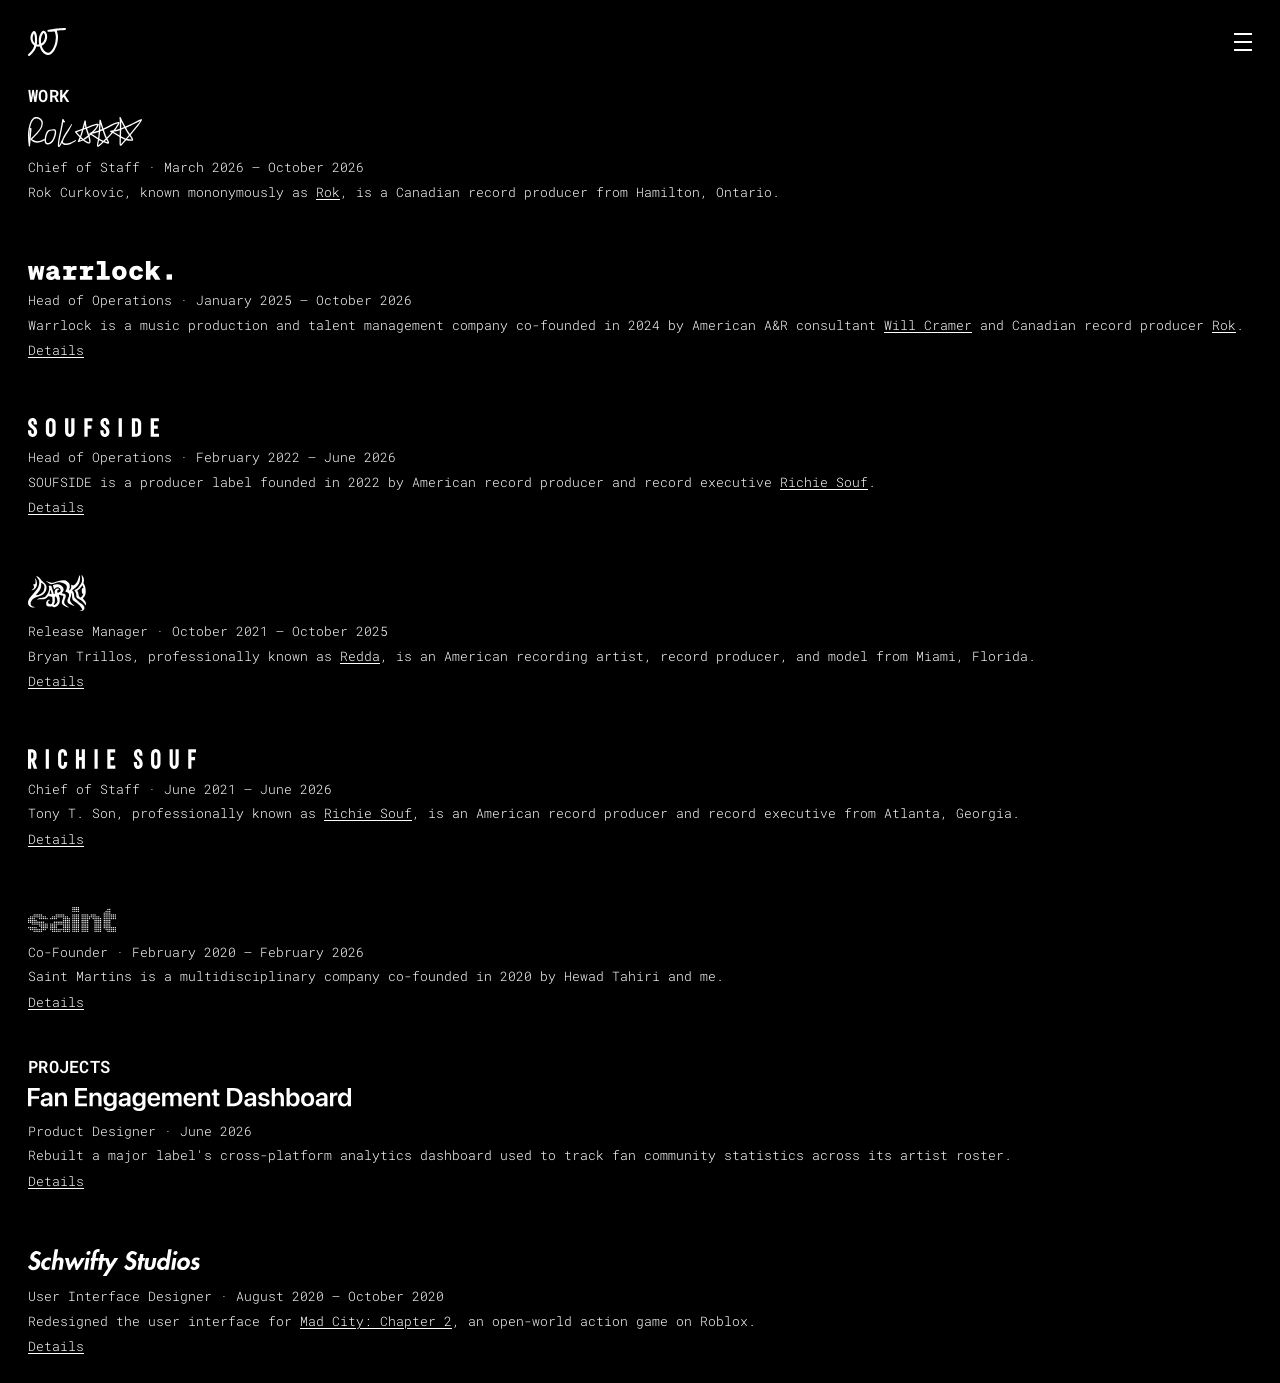
==== hamed/index.html @ 73b7923e "Update the Warrlock description" ====
<!DOCTYPE html>
<html lang="en">
<head>
  <meta charset="utf-8">
  <meta name="viewport" content="width=device-width, initial-scale=1, viewport-fit=cover">
  <meta name="color-scheme" content="dark">
  <meta name="robots" content="noindex, nosnippet">
  <title>Hamed Tahiri</title>
  <link rel="icon" type="image/png" href="/favicon.png">
  <link rel="preload" href="/fonts/roboto-mono-latin.woff2" as="font" type="font/woff2" crossorigin>
  <link rel="dns-prefetch" href="https://www.youtube-nocookie.com">
  <link rel="dns-prefetch" href="https://w.soundcloud.com">
  <link rel="stylesheet" href="style.css?v=398">
  <script src="main.js?v=281" defer></script>
  <noscript><style>body{opacity:1;animation:none}#site-lock{display:none}.fade{opacity:1}</style></noscript>
</head>
<body>
  <header class="mobile-bar">
    <h1 class="visually-hidden">Hamed Tahiri</h1>
    <img class="mobile-bar-logo" src="logo.svg" alt="">
    <button type="button" class="mobile-bar-btn" id="mobile-bar-btn" aria-label="Open menu" aria-expanded="false" aria-controls="mobile-nav">
      <span></span><span></span><span></span>
    </button>
  </header>

  <div class="mobile-nav" id="mobile-nav" role="dialog" aria-modal="true" aria-label="Navigation menu">
    <button type="button" class="mobile-nav-close" id="mobile-nav-close" aria-label="Close menu">
      <span></span><span></span>
    </button>
    <nav class="mobile-nav-links" aria-label="Mobile navigation">
      <button type="button" class="mobile-nav-btn" data-section="work" aria-current="page">Experience</button>
      <button type="button" class="mobile-nav-btn" data-section="design">Design</button>
      <button type="button" class="mobile-nav-btn" data-section="photos">Pictures</button>
      <button type="button" class="mobile-nav-btn" data-section="videos">Videos</button>
      <button type="button" class="mobile-nav-btn" data-section="music">Music</button>
    </nav>
    <nav class="mobile-nav-links mobile-socials" aria-label="Social links">
      <a class="social" href="https://instagram.com/2.20.03" target="_blank" rel="noopener noreferrer" aria-label="Instagram"><svg viewBox="0 0 24 24" aria-hidden="true"><path d="M7.0301.084c-1.2768.0602-2.1487.264-2.911.5634-.7888.3075-1.4575.72-2.1228 1.3877-.6652.6677-1.075 1.3368-1.3802 2.127-.2954.7638-.4956 1.6365-.552 2.914-.0564 1.2775-.0689 1.6882-.0626 4.947.0062 3.2586.0206 3.6671.0825 4.9473.061 1.2765.264 2.1482.5635 2.9107.308.7889.72 1.4573 1.388 2.1228.6679.6655 1.3365 1.0743 2.1285 1.38.7632.295 1.6361.4961 2.9134.552 1.2773.056 1.6884.069 4.9462.0627 3.2578-.0062 3.668-.0207 4.9478-.0814 1.28-.0607 2.147-.2652 2.9098-.5633.7889-.3086 1.4578-.72 2.1228-1.3881.665-.6682 1.0745-1.3378 1.3795-2.1284.2957-.7632.4966-1.636.552-2.9124.056-1.2809.0692-1.6898.063-4.948-.0063-3.2583-.021-3.6668-.0817-4.9465-.0607-1.2797-.264-2.1487-.5633-2.9117-.3084-.7889-.72-1.4568-1.3876-2.1228C21.2982 1.33 20.628.9208 19.8378.6165 19.074.321 18.2017.1197 16.9244.0645 15.6471.0093 15.236-.005 11.977.0014 8.718.0076 8.31.0215 7.0301.0839m.1402 21.6932c-1.17-.0509-1.8053-.2453-2.2287-.408-.5606-.216-.96-.4771-1.3819-.895-.422-.4178-.6811-.8186-.9-1.378-.1644-.4234-.3624-1.058-.4171-2.228-.0595-1.2645-.072-1.6442-.079-4.848-.007-3.2037.0053-3.583.0607-4.848.05-1.169.2456-1.805.408-2.2282.216-.5613.4762-.96.895-1.3816.4188-.4217.8184-.6814 1.3783-.9003.423-.1651 1.0575-.3614 2.227-.4171 1.2655-.06 1.6447-.072 4.848-.079 3.2033-.007 3.5835.005 4.8495.0608 1.169.0508 1.8053.2445 2.228.408.5608.216.96.4754 1.3816.895.4217.4194.6816.8176.9005 1.3787.1653.4217.3617 1.056.4169 2.2263.0602 1.2655.0739 1.645.0796 4.848.0058 3.203-.0055 3.5834-.061 4.848-.051 1.17-.245 1.8055-.408 2.2294-.216.5604-.4763.96-.8954 1.3814-.419.4215-.8181.6811-1.3783.9-.4224.1649-1.0577.3617-2.2262.4174-1.2656.0595-1.6448.072-4.8493.079-3.2045.007-3.5825-.006-4.848-.0608M16.953 5.5864A1.44 1.44 0 1 0 18.39 4.144a1.44 1.44 0 0 0-1.437 1.4424M5.8385 12.012c.0067 3.4032 2.7706 6.1557 6.173 6.1493 3.4026-.0065 6.157-2.7701 6.1506-6.1733-.0065-3.4032-2.771-6.1565-6.174-6.1498-3.403.0067-6.156 2.771-6.1496 6.1738M8 12.0077a4 4 0 1 1 4.008 3.9921A3.9996 3.9996 0 0 1 8 12.0077"/></svg></a>
      <a class="social" href="https://soundcloud.com/2-20-03" target="_blank" rel="noopener noreferrer" aria-label="SoundCloud"><svg viewBox="0 0 24 24" aria-hidden="true"><path d="M1.175 12.225c-.051 0-.094.046-.101.1l-.233 2.154.233 2.105c.007.058.05.098.101.098.05 0 .09-.04.099-.098l.255-2.105-.27-2.154c0-.057-.045-.1-.09-.1m-.899.828c-.06 0-.091.037-.104.094L0 14.479l.165 1.308c0 .055.045.094.09.094s.089-.045.104-.104l.21-1.319-.21-1.334c0-.061-.044-.09-.09-.09m1.83-1.229c-.061 0-.12.045-.12.104l-.21 2.563.225 2.458c0 .06.045.12.119.12.061 0 .105-.061.121-.12l.254-2.474-.254-2.548c-.016-.06-.061-.12-.121-.12m.945-.089c-.075 0-.135.06-.15.135l-.193 2.64.21 2.544c.016.077.075.138.149.138.075 0 .135-.061.15-.15l.24-2.532-.24-2.623c0-.075-.06-.135-.135-.135l-.031-.017zm1.155.36c-.005-.09-.075-.149-.159-.149-.09 0-.158.06-.164.149l-.217 2.43.2 2.563c0 .09.075.157.159.157.074 0 .148-.068.148-.158l.227-2.563-.227-2.444.033.015zm.809-1.709c-.101 0-.18.09-.18.181l-.21 3.957.187 2.563c0 .09.08.164.18.164.094 0 .174-.09.18-.18l.209-2.563-.209-3.972c-.008-.104-.088-.18-.18-.18m.959-.914c-.105 0-.195.09-.203.194l-.18 4.872.165 2.548c0 .12.09.209.195.209.104 0 .194-.089.21-.209l.193-2.548-.192-4.856c-.016-.12-.105-.21-.21-.21m.989-.449c-.121 0-.211.089-.225.209l-.165 5.275.165 2.52c.014.119.104.225.225.225.119 0 .225-.105.225-.225l.195-2.52-.196-5.275c0-.12-.105-.225-.225-.225m1.245.045c0-.135-.105-.24-.24-.24-.119 0-.24.105-.24.24l-.149 5.441.149 2.503c.016.135.121.24.256.24s.24-.105.24-.24l.164-2.503-.164-5.456-.016.015zm.749-.134c-.135 0-.255.119-.255.254l-.15 5.322.15 2.473c0 .15.12.255.255.255s.255-.12.255-.27l.15-2.474-.165-5.307c0-.148-.12-.27-.271-.27m1.005.166c-.164 0-.284.135-.284.285l-.103 5.143.135 2.474c0 .149.119.277.284.277.149 0 .271-.12.284-.285l.121-2.443-.135-5.112c-.012-.164-.135-.285-.285-.285m1.184-.945c-.045-.029-.105-.044-.165-.044s-.119.015-.165.044c-.09.054-.149.15-.149.255v.061l-.104 6.048.115 2.449v.008c.008.06.03.135.074.18.058.061.142.104.234.104.08 0 .158-.044.209-.09.058-.06.091-.135.091-.225l.015-.24.117-2.203-.135-6.086c0-.104-.061-.193-.135-.239l-.002-.022zm1.006-.547c-.045-.045-.09-.061-.15-.061-.074 0-.149.016-.209.061-.075.061-.119.15-.119.24v.029l-.137 6.609.076 1.215.061 1.185c0 .164.148.314.328.314.181 0 .33-.15.33-.329l.15-2.414-.15-6.637c0-.12-.074-.221-.165-.277m8.934 3.777c-.405 0-.795.086-1.139.232-.24-2.654-2.46-4.736-5.188-4.736-.659 0-1.305.135-1.889.359-.225.09-.27.18-.285.359v9.368c.016.18.15.33.33.345h8.185C22.681 17.218 24 15.914 24 14.28s-1.319-2.952-2.938-2.952"/></svg></a>
      <a class="social" href="https://genius.com/hamed" target="_blank" rel="noopener noreferrer" aria-label="Genius"><svg viewBox="0 0 24 24" aria-hidden="true"><path d="M0 6.827c0 2.164.79 4.133 2.167 5.51.393.393.786.59 1.18.983h.195c.197 0 .196-.196.196-.196-.393-.787-.588-1.77-.588-2.754 0-2.164.982-4.329 2.36-5.706V1.518c0-.197-.197-.196-.197-.196h-2.95C.789 2.896 0 4.664 0 6.827zm2.559 12.59c2.36 2.164 5.31 3.343 8.851 3.343 7.082 0 12.59-5.702 12.59-12.586 0-3.344-1.378-6.492-3.542-8.656h-.196c0-.197-.196 0-.196 0 .59 1.574.983 3.147.983 4.918 0 7.278-5.902 13.373-13.377 13.373-1.77 0-3.344-.393-4.917-.983-.197 0-.196.199-.196.395zm5.9-11.998c0 .59.395 1.178.788 1.571h.392c3.54 1.18 4.722-.193 4.722-1.767V5.056c0-.196.196-.196.196-.196h.787c.197 0 .196-.196.196-.196-.196-1.18-.784-2.358-1.571-3.342h-2.363c0-.197-.196 0-.196.196v2.95c0 1.574-1.18 2.754-2.754 2.951 0-.197-.196 0-.196 0z"/></svg></a>
    </nav>
  </div>

  <div class="site-root">
    <header class="header">
      <div class="logo-box">
        <img class="logo" src="logo.svg" alt="">
        <h1 class="name">HAMED TAHIRI</h1>
      </div>

      <nav class="nav" aria-label="Main navigation">
        <button type="button" class="btn" data-section="work" aria-current="page">Experience</button>
        <div class="sub-btns" id="sub-work">
          <button type="button" class="btn" data-scroll="grp-work">Work</button>
          <button type="button" class="btn" data-scroll="grp-projects">Projects</button>
        </div>
        <button type="button" class="btn" data-section="design">Design</button>
        <button type="button" class="btn" data-section="photos">Pictures</button>
        <button type="button" class="btn" data-section="videos">Videos</button>
        <button type="button" class="btn" data-section="music">Music</button>
        <div class="sub-btns" id="sub-music" style="display:none">
          <button type="button" class="btn" data-scroll="personal">Personal</button>
          <button type="button" class="btn" data-scroll="production">Production</button>
          <button type="button" class="btn" data-scroll="mixing">Mixing</button>
        </div>
      </nav>

      <nav class="socials" aria-label="Social links">
        <a class="social" href="https://instagram.com/2.20.03" target="_blank" rel="noopener noreferrer" aria-label="Instagram"><svg viewBox="0 0 24 24" aria-hidden="true"><path d="M7.0301.084c-1.2768.0602-2.1487.264-2.911.5634-.7888.3075-1.4575.72-2.1228 1.3877-.6652.6677-1.075 1.3368-1.3802 2.127-.2954.7638-.4956 1.6365-.552 2.914-.0564 1.2775-.0689 1.6882-.0626 4.947.0062 3.2586.0206 3.6671.0825 4.9473.061 1.2765.264 2.1482.5635 2.9107.308.7889.72 1.4573 1.388 2.1228.6679.6655 1.3365 1.0743 2.1285 1.38.7632.295 1.6361.4961 2.9134.552 1.2773.056 1.6884.069 4.9462.0627 3.2578-.0062 3.668-.0207 4.9478-.0814 1.28-.0607 2.147-.2652 2.9098-.5633.7889-.3086 1.4578-.72 2.1228-1.3881.665-.6682 1.0745-1.3378 1.3795-2.1284.2957-.7632.4966-1.636.552-2.9124.056-1.2809.0692-1.6898.063-4.948-.0063-3.2583-.021-3.6668-.0817-4.9465-.0607-1.2797-.264-2.1487-.5633-2.9117-.3084-.7889-.72-1.4568-1.3876-2.1228C21.2982 1.33 20.628.9208 19.8378.6165 19.074.321 18.2017.1197 16.9244.0645 15.6471.0093 15.236-.005 11.977.0014 8.718.0076 8.31.0215 7.0301.0839m.1402 21.6932c-1.17-.0509-1.8053-.2453-2.2287-.408-.5606-.216-.96-.4771-1.3819-.895-.422-.4178-.6811-.8186-.9-1.378-.1644-.4234-.3624-1.058-.4171-2.228-.0595-1.2645-.072-1.6442-.079-4.848-.007-3.2037.0053-3.583.0607-4.848.05-1.169.2456-1.805.408-2.2282.216-.5613.4762-.96.895-1.3816.4188-.4217.8184-.6814 1.3783-.9003.423-.1651 1.0575-.3614 2.227-.4171 1.2655-.06 1.6447-.072 4.848-.079 3.2033-.007 3.5835.005 4.8495.0608 1.169.0508 1.8053.2445 2.228.408.5608.216.96.4754 1.3816.895.4217.4194.6816.8176.9005 1.3787.1653.4217.3617 1.056.4169 2.2263.0602 1.2655.0739 1.645.0796 4.848.0058 3.203-.0055 3.5834-.061 4.848-.051 1.17-.245 1.8055-.408 2.2294-.216.5604-.4763.96-.8954 1.3814-.419.4215-.8181.6811-1.3783.9-.4224.1649-1.0577.3617-2.2262.4174-1.2656.0595-1.6448.072-4.8493.079-3.2045.007-3.5825-.006-4.848-.0608M16.953 5.5864A1.44 1.44 0 1 0 18.39 4.144a1.44 1.44 0 0 0-1.437 1.4424M5.8385 12.012c.0067 3.4032 2.7706 6.1557 6.173 6.1493 3.4026-.0065 6.157-2.7701 6.1506-6.1733-.0065-3.4032-2.771-6.1565-6.174-6.1498-3.403.0067-6.156 2.771-6.1496 6.1738M8 12.0077a4 4 0 1 1 4.008 3.9921A3.9996 3.9996 0 0 1 8 12.0077"/></svg></a>
        <a class="social" href="https://soundcloud.com/2-20-03" target="_blank" rel="noopener noreferrer" aria-label="SoundCloud"><svg viewBox="0 0 24 24" aria-hidden="true"><path d="M1.175 12.225c-.051 0-.094.046-.101.1l-.233 2.154.233 2.105c.007.058.05.098.101.098.05 0 .09-.04.099-.098l.255-2.105-.27-2.154c0-.057-.045-.1-.09-.1m-.899.828c-.06 0-.091.037-.104.094L0 14.479l.165 1.308c0 .055.045.094.09.094s.089-.045.104-.104l.21-1.319-.21-1.334c0-.061-.044-.09-.09-.09m1.83-1.229c-.061 0-.12.045-.12.104l-.21 2.563.225 2.458c0 .06.045.12.119.12.061 0 .105-.061.121-.12l.254-2.474-.254-2.548c-.016-.06-.061-.12-.121-.12m.945-.089c-.075 0-.135.06-.15.135l-.193 2.64.21 2.544c.016.077.075.138.149.138.075 0 .135-.061.15-.15l.24-2.532-.24-2.623c0-.075-.06-.135-.135-.135l-.031-.017zm1.155.36c-.005-.09-.075-.149-.159-.149-.09 0-.158.06-.164.149l-.217 2.43.2 2.563c0 .09.075.157.159.157.074 0 .148-.068.148-.158l.227-2.563-.227-2.444.033.015zm.809-1.709c-.101 0-.18.09-.18.181l-.21 3.957.187 2.563c0 .09.08.164.18.164.094 0 .174-.09.18-.18l.209-2.563-.209-3.972c-.008-.104-.088-.18-.18-.18m.959-.914c-.105 0-.195.09-.203.194l-.18 4.872.165 2.548c0 .12.09.209.195.209.104 0 .194-.089.21-.209l.193-2.548-.192-4.856c-.016-.12-.105-.21-.21-.21m.989-.449c-.121 0-.211.089-.225.209l-.165 5.275.165 2.52c.014.119.104.225.225.225.119 0 .225-.105.225-.225l.195-2.52-.196-5.275c0-.12-.105-.225-.225-.225m1.245.045c0-.135-.105-.24-.24-.24-.119 0-.24.105-.24.24l-.149 5.441.149 2.503c.016.135.121.24.256.24s.24-.105.24-.24l.164-2.503-.164-5.456-.016.015zm.749-.134c-.135 0-.255.119-.255.254l-.15 5.322.15 2.473c0 .15.12.255.255.255s.255-.12.255-.27l.15-2.474-.165-5.307c0-.148-.12-.27-.271-.27m1.005.166c-.164 0-.284.135-.284.285l-.103 5.143.135 2.474c0 .149.119.277.284.277.149 0 .271-.12.284-.285l.121-2.443-.135-5.112c-.012-.164-.135-.285-.285-.285m1.184-.945c-.045-.029-.105-.044-.165-.044s-.119.015-.165.044c-.09.054-.149.15-.149.255v.061l-.104 6.048.115 2.449v.008c.008.06.03.135.074.18.058.061.142.104.234.104.08 0 .158-.044.209-.09.058-.06.091-.135.091-.225l.015-.24.117-2.203-.135-6.086c0-.104-.061-.193-.135-.239l-.002-.022zm1.006-.547c-.045-.045-.09-.061-.15-.061-.074 0-.149.016-.209.061-.075.061-.119.15-.119.24v.029l-.137 6.609.076 1.215.061 1.185c0 .164.148.314.328.314.181 0 .33-.15.33-.329l.15-2.414-.15-6.637c0-.12-.074-.221-.165-.277m8.934 3.777c-.405 0-.795.086-1.139.232-.24-2.654-2.46-4.736-5.188-4.736-.659 0-1.305.135-1.889.359-.225.09-.27.18-.285.359v9.368c.016.18.15.33.33.345h8.185C22.681 17.218 24 15.914 24 14.28s-1.319-2.952-2.938-2.952"/></svg></a>
        <a class="social" href="https://genius.com/hamed" target="_blank" rel="noopener noreferrer" aria-label="Genius"><svg viewBox="0 0 24 24" aria-hidden="true"><path d="M0 6.827c0 2.164.79 4.133 2.167 5.51.393.393.786.59 1.18.983h.195c.197 0 .196-.196.196-.196-.393-.787-.588-1.77-.588-2.754 0-2.164.982-4.329 2.36-5.706V1.518c0-.197-.197-.196-.197-.196h-2.95C.789 2.896 0 4.664 0 6.827zm2.559 12.59c2.36 2.164 5.31 3.343 8.851 3.343 7.082 0 12.59-5.702 12.59-12.586 0-3.344-1.378-6.492-3.542-8.656h-.196c0-.197-.196 0-.196 0 .59 1.574.983 3.147.983 4.918 0 7.278-5.902 13.373-13.377 13.373-1.77 0-3.344-.393-4.917-.983-.197 0-.196.199-.196.395zm5.9-11.998c0 .59.395 1.178.788 1.571h.392c3.54 1.18 4.722-.193 4.722-1.767V5.056c0-.196.196-.196.196-.196h.787c.197 0 .196-.196.196-.196-.196-1.18-.784-2.358-1.571-3.342h-2.363c0-.197-.196 0-.196.196v2.95c0 1.574-1.18 2.754-2.754 2.951 0-.197-.196 0-.196 0z"/></svg></a>
      </nav>
    </header>

    <main class="main">
      <div class="content">

        <div id="section-work">
          <h2 class="exp-group href-section" id="grp-work">Work</h2>

          <div id="rok" class="work href-section">
            <div class="work-info">
              <h3 class="entry-name"><img class="entry-logo" src="logos/rok.svg?v=2" alt="Rok" style="--logo-h:50px"></h3>
              <p class="work-role">Chief of Staff · March 2026 – October 2026</p>
              <p class="work-desc">Rok Curkovic, known mononymously as <a href="https://instagram.com/rokonthetrack" target="_blank" rel="noopener noreferrer">Rok</a>, is a Canadian record producer from Hamilton, Ontario.</p>
            </div>
          </div>

          <div id="warrlock" class="work href-section">
            <div class="work-info">
              <h3 class="entry-name"><img class="entry-logo" src="logos/warrlock.svg" alt="Warrlock"></h3>
              <p class="work-role">Head of Operations · January 2025 – October 2026</p>
              <p class="work-desc">Warrlock is a music production and talent management company co-founded in 2024 by American A&amp;R consultant <a href="https://linkedin.com/in/will-cramer-4a2472290/" target="_blank" rel="noopener noreferrer">Will Cramer</a> and Canadian record producer <a href="https://instagram.com/rokonthetrack" target="_blank" rel="noopener noreferrer">Rok</a>.</p>
            </div>
            <div class="duties">
              <ul class="duty-col">
                <li>Grew sneak's Spotify streams 397% from 637K to 3.2M, listeners 447% from 52K to 283K, saves 425% from 32K to 168K, and playlist adds 309% from 66K to 270K in one year</li>
                <li>Positioned sneak for his 2025 signing to 10K Projects and managed communication with the label once the deal closed</li>
                <li>Grew Roxie's Spotify streams 837% from 50K to 472K, listeners 720% from 6.3K to 52K, saves 993% from 3.6K to 39K, and playlist adds 1,351% from 3.1K to 45K in one year</li>
                <li>Landed 2 of Roxie's songs on Spotify's editorial hyperpop playlist</li>
                <li>Earned sneak coverage from <a href="https://thefader.com/2025/03/25/sneak-breaks-from-heartache-to-flex-on-ocho-cinco" target="_blank" rel="noopener noreferrer">The FADER</a> and Twitch streamers BruceDropEmOff and PlaqueBoyMax, plus public recognition for Roxie from Martin of the K-pop group CORTIS</li>
                <li>Selected which of sneak's songs were released and when, set the format of each release from single to EP to project, and directed every rollout</li>
                <li>Released 4 projects, 3 EPs, and 23 singles on all major streaming platforms, plus 10 music videos that drew 177K YouTube views, manually uploading every video and independent release</li>
                <li>Packaged independent and label releases with final mixes, cover art, metadata, credits, time-synced lyrics, pre-save pages, and smart links</li>
              </ul>
              <ul class="duty-col">
                <li>Protected both artists' catalogues on Spotify, Apple Music, and other platforms, moving misattributed releases to the correct profiles and removing unapproved uploads</li>
                <li>Served as primary point of contact for both artist teams and oversaw day-to-day operations</li>
                <li>Led full rebrands for both artists, securing artist verification on 5 major platforms and maintaining a cohesive, accurate presence across streaming, social, and lyric sites</li>
                <li>Ran sneak's social accounts and content strategy across all channels and collaborated closely with Roxie on his social accounts</li>
                <li>Partnered with the marketing lead on paid campaigns for sneak across Instagram, X, TikTok, and YouTube, selecting placements and developing post concepts, with tracked placements on X alone drawing 2.7M+ views</li>
                <li>Mixed 40 songs for sneak, tailoring vocal processing, manually tuning vocals, restructuring songs and beat arrangements as needed, and layering effects to polish each track</li>
                <li>Designed and produced promotional assets, including artwork, memes, trailers, and music videos</li>
                <li>Planned and led multi-day trips in Toronto and London for recording sessions and music video shoots, handling logistics, scheduling, and location scouting while directing and shooting photo and video on site</li>
              </ul>
            </div>
          </div>

          <div id="soufside" class="work href-section">
            <div class="work-info">
              <h3 class="entry-name"><img class="entry-logo" src="logos/soufside.svg" alt="SOUFSIDE"></h3>
              <p class="work-role">Head of Operations · February 2022 – June 2026</p>
              <p class="work-desc">SOUFSIDE is a producer label founded in 2022 by American record producer and record executive <a href="https://instagram.com/richiesouf" target="_blank" rel="noopener noreferrer">Richie Souf</a>.</p>
            </div>
            <div class="duties">
              <ul class="duty-col">
                <li>Closed song clearances for 3 represented producers on 26 tracks by artists including Gucci Mane, Kodak Black, and Money Man, totalling 55M+ Spotify streams</li>
                <li>Collected US$15K+ in clearance fees from Island Records, EMPIRE, and other labels</li>
                <li>Negotiated royalty splits and advances when terms fell short and approved agreements on each producer's behalf</li>
              </ul>
              <ul class="duty-col">
                <li>Carried each clearance through to payout, often several at once, handling sample and session forms, SoundExchange letters of direction, invoices, and W-9 or W-8BEN tax forms</li>
                <li>Onboarded producers onto record label payment portals to enable clearance fee payouts</li>
                <li>Served as primary point of contact for all 3 producers, managing their requests and external communication</li>
              </ul>
            </div>
          </div>

          <div id="redda" class="work href-section">
            <div class="work-info">
              <h3 class="entry-name"><img class="entry-logo" src="logos/redda.svg" alt="Redda" style="--logo-h:60px"></h3>
              <p class="work-role">Release Manager · October 2021 – October 2025</p>
              <p class="work-desc">Bryan Trillos, professionally known as <a href="https://instagram.com/reddadarko" target="_blank" rel="noopener noreferrer">Redda</a>, is an American recording artist, record producer, and model from Miami, Florida.</p>
            </div>
            <div class="duties">
              <ul class="duty-col">
                <li>Released 8 projects and 22 singles on all major streaming platforms, plus 15 music videos that drew 1.9M+ YouTube views, manually uploading all videos and releases</li>
                <li>Reinstated multiple releases removed by false copyright claims, resolving each dispute with the distributor's support team on his behalf</li>
                <li>Protected his catalogue on Spotify, Apple Music, and other platforms, moving misattributed releases to the correct profile and removing unapproved uploads</li>
              </ul>
              <ul class="duty-col">
                <li>Packaged releases with final mixes, cover art, metadata, credits, and smart links</li>
                <li>Partnered with him on song selection and tracklist order for select projects</li>
              </ul>
            </div>
          </div>

          <div id="richiesouf" class="work href-section">
            <div class="work-info">
              <h3 class="entry-name"><img class="entry-logo" src="logos/richie-souf.svg" alt="Richie Souf"></h3>
              <p class="work-role">Chief of Staff · June 2021 – June 2026</p>
              <p class="work-desc">Tony T. Son, professionally known as <a href="https://instagram.com/richiesouf" target="_blank" rel="noopener noreferrer">Richie Souf</a>, is an American record producer and record executive from Atlanta, Georgia.</p>
            </div>
            <div class="duties">
              <ul class="duty-col">
                <li>Ran, moderated, and secured Whole Lotta Producers, his Discord server of 15K+ members, as sole administrator</li>
                <li>Rebuilt the server's channels, roles, permissions, settings, and onboarding</li>
                <li>Selected, configured, and maintained the server's bots and auto-moderation</li>
                <li>Led the server's branding, designing its icon and banner and commissioning its custom emojis and stickers</li>
                <li>Drove community engagement through announcements, 2 beat battles, a chat-based levelling system that unlocked gated channels, and supporter perks that granted the same access instantly</li>
                <li>Designed and built his official website, <a href="https://richiesouf.com" target="_blank" rel="noopener noreferrer">richiesouf.com</a>, with a homepage linking to all his platforms, a press archive, and a playable timeline of his full production discography</li>
              </ul>
              <ul class="duty-col">
                <li>Curated and maintained <a href="https://open.spotify.com/playlist/3wWCLuTQIIE9FTfXc31Ip9" target="_blank" rel="noopener noreferrer">Spotify</a> and <a href="https://music.apple.com/playlist/pl.u-vxy6933sz12jeGV" target="_blank" rel="noopener noreferrer">Apple Music</a> playlists cataloguing all 166 of his production credits in chronological order, designing each playlist's cover art</li>
                <li>Maintained his <a href="https://genius.com/richiesouf" target="_blank" rel="noopener noreferrer">Genius profile</a>, writing and updating his biography and correcting his credits</li>
                <li>Led apparel design for SOUF, his clothing brand, and built its website</li>
                <li>Drafted manufacturer-ready tech packs for <a href="https://soufpaw.us" target="_blank" rel="noopener noreferrer">SOUFPAW</a>, his pet gear brand, under his direction and independently created its ads and website</li>
                <li>Handled his personal and professional requests, including communications, collaboration recommendations, document preparation, sourcing, and custom design</li>
              </ul>
            </div>
          </div>

          <div id="saintmartins" class="work href-section">
            <div class="work-info">
              <h3 class="entry-name"><img class="entry-logo" src="logos/saint-martins.svg" alt="Saint Martins" style="--logo-h:42px"></h3>
              <p class="work-role">Co-Founder · February 2020 – February 2026</p>
              <p class="work-desc">Saint Martins is a multidisciplinary company co-founded in 2020 by Hewad Tahiri and me.</p>
            </div>
            <div class="duties">
              <ul class="duty-col">
                <li>Closed song clearances for 6 represented producers on 60 tracks by artists including Ken Carson, Destroy Lonely, and OsamaSon, totalling 400M+ Spotify streams</li>
                <li>Collected US$120K+ in clearance fees from Interscope Records, Atlantic Records, Columbia Records, and other labels</li>
                <li>Negotiated royalty splits and advances when terms fell short and approved agreements on each producer's behalf</li>
                <li>Led 2 publishing administration deals with CCTV Music and a co-publishing deal with Concord Music Publishing to completion alongside counsel, building each Schedule A from scratch for 153 songs in total and supplying performing rights, payment, and tax details</li>
                <li>Carried each clearance through to payout, often several at once, handling sample and session forms, SoundExchange letters of direction, invoices, and W-9 or W-8BEN tax forms</li>
                <li>Onboarded producers onto record label payment systems, including Universal Music Group's UniPort and the systems of Warner Music Group and Sony Music Entertainment, registering them directly or guiding them through each step</li>
              </ul>
              <ul class="duty-col">
                <li>Submitted song registrations to publishers on every release, covering co-writers, publishing splits, ISRC codes, performing rights affiliations, and IPI numbers</li>
                <li>Registered producers with the performing rights organizations BMI and SOCAN, directly or by guiding them through each step, so they could collect performance royalties</li>
                <li>Built and maintained Genius profiles for represented producers, writing and updating bios, verifying accounts, and correcting credits</li>
                <li>Served as primary point of contact for represented producers, managing their requests and external communication</li>
                <li>Landed features for represented producers on music media pages across X and Instagram by pitching original post concepts</li>
                <li>Photographed producers for use across their profiles, press, and promotion</li>
              </ul>
            </div>
          </div>

          <h2 class="exp-group href-section" id="grp-projects">Projects</h2>

          <div id="fanengagement" class="work href-section">
            <div class="work-info">
              <h3 class="entry-name"><img class="entry-logo" src="logos/fan-engagement-dashboard.svg?v=2" alt="Fan Engagement Dashboard" style="--logo-h:39px"></h3>
              <p class="work-role">Product Designer · June 2026</p>
              <p class="work-desc">Rebuilt a major label's cross-platform analytics dashboard used to track fan community statistics across its artist roster.</p>
            </div>
            <div class="duties">
              <ul class="duty-col">
                <li>Led a full visual redesign of the dashboard, standardizing spacing, colours, and fonts across every panel</li>
                <li>Replaced the side menu of artists with a dropdown, giving the panels the full width of the screen</li>
                <li>Fixed an error in the fan community growth line graph that plotted platforms at zero until they were accounted for, creating false growth spikes</li>
                <li>Combined the statistics for each platform's fan community size, monthly change, and audience share into a single panel, replacing the separate cards and panels that previously divided them</li>
              </ul>
              <ul class="duty-col">
                <li>Reworked the fan community growth bar chart to cover the current year, with a per-platform breakdown that appears over each month's bar on hover</li>
                <li>Added figures above the bar chart for the latest month's change in community size and the number of months with growth</li>
                <li>Split the panel that ranked the top 5 artists by change in fan community size into two panels for the top 3 in growth and decline, so declines no longer hide behind bigger growth</li>
                <li>Rebuilt the panel that tracks an artist's fan pages, repairing the filter for pages the label works with directly and adding sortable columns for audience size, name, and latest post</li>
              </ul>
            </div>
          </div>

          <div id="madcity" class="work href-section">
            <div class="work-info">
              <h3 class="entry-name"><img class="entry-logo" src="logos/schwifty-studios.svg" alt="Schwifty Studios" style="--logo-h:46px"></h3>
              <p class="work-role">User Interface Designer · August 2020 – October 2020</p>
              <p class="work-desc">Redesigned the user interface for <a href="https://roblox.com/games/1224212277/Mad-City-Chapter-2" target="_blank" rel="noopener noreferrer">Mad City: Chapter 2</a>, an open-world action game on Roblox.</p>
            </div>
            <div class="duties">
              <ul class="duty-col">
                <li>Established a cohesive colour palette, a gradient style, and layout standards, applying them to every menu, shop, and in-game display across multiple rounds of client feedback</li>
                <li>Replaced flat, one-off menus for the shop, customization, and challenges with a reusable card and panel system applied across 12+ screens</li>
                <li>Designed one interface that scales across mobile, tablet, console, and PC, accounting for different screen sizes, aspect ratios, and controls</li>
              </ul>
              <ul class="duty-col">
                <li>Modernized the look while preserving the existing navigation and menu structure, so returning players could adapt right away</li>
                <li>Built the entire interface natively in Roblox's UI engine and designed a full icon set separately to replace mismatched and placeholder graphics</li>
              </ul>
            </div>
          </div>
        </div>

        <div id="section-design" style="display:none">
          <h2 class="visually-hidden">Design</h2>
          <div id="designbox" class="design"></div>
        </div>

        <div id="section-photos" style="display:none">
          <h2 class="visually-hidden">Pictures</h2>
          <div id="photobox" class="photos"></div>
        </div>

        <div id="section-videos" style="display:none">
          <h2 class="visually-hidden">Videos</h2>
          <div id="videobox" class="videobox"></div>
        </div>

        <div id="section-music" class="music" style="display:none">
          <div id="personal" class="personal href-section">
            <h2>Personal</h2>
            <div id="gridbox-personal" class="gridbox"></div>
          </div>

          <div id="production" class="production href-section">
            <h2>Production</h2>
            <div id="gridbox-production" class="gridbox"></div>
          </div>

          <div id="mixing" class="mixing href-section">
            <h2>Mixing</h2>
            <div id="gridbox-mixing" class="gridbox"></div>
          </div>
        </div>

      </div>
    </main>
  </div>

  <div id="lightbox" role="dialog" aria-modal="true" aria-label="Image lightbox">
    <button type="button" id="lb-close" aria-label="Close lightbox"><span></span><span></span></button>
    <button type="button" id="lb-prev" aria-label="Previous image"><svg width="20" height="14" viewBox="0 0 20 14" fill="none" stroke="#fff" stroke-width="1.5" aria-hidden="true"><path d="M20 7H1.5M8 0.5L1.5 7L8 13.5"/></svg></button>
    <button type="button" id="lb-next" aria-label="Next image"><svg width="20" height="14" viewBox="0 0 20 14" fill="none" stroke="#fff" stroke-width="1.5" aria-hidden="true"><path d="M0 7H18.5M12 0.5L18.5 7L12 13.5"/></svg></button>
  </div>
  <div id="site-lock"></div>
</body>
</html>
---- hamed/style.css ----
@font-face{font-family:"Roboto Mono";font-style:normal;font-weight:100 700;font-display:swap;src:url(/fonts/roboto-mono-latin.woff2) format("woff2");unicode-range:U+0000-00FF,U+0131,U+0152-0153,U+02BB-02BC,U+02C6,U+02DA,U+02DC,U+0304,U+0308,U+0329,U+2000-206F,U+20AC,U+2122,U+2191,U+2193,U+2212,U+2215,U+FEFF,U+FFFD}

*{user-select:none;-webkit-user-select:none;-webkit-touch-callout:none;-webkit-tap-highlight-color:transparent;outline:none}
*::-webkit-scrollbar{display:none}
img{-webkit-user-drag:none}
:focus-visible{outline:1px solid #fff;outline-offset:4px}
.design img:focus-visible,.photos img:focus-visible{outline-offset:-4px}
button{appearance:none;-webkit-appearance:none;background:none;border:none;padding:0;font:inherit;color:inherit;cursor:pointer}
html{font-family:"Roboto Mono",monospace;font-weight:300;color:#fff;scrollbar-width:none}
body{background:#000;margin:0;opacity:0;overflow-anchor:none;animation:reveal 0s linear 9s forwards}
body.fade-in{animation:fadeIn 1s cubic-bezier(0.16,1,0.3,1) 0.5s both}
body:has(#lightbox.lb-visible){overflow:hidden}
@keyframes fadeIn{from{opacity:0}to{opacity:1}}
@keyframes reveal{to{opacity:1}}
h2{font-size:20px}
p{font-size:16px}
.visually-hidden{position:absolute;width:1px;height:1px;margin:-1px;padding:0;overflow:hidden;clip-path:inset(50%);white-space:nowrap;border:0}

.site-root{display:flex;max-width:2560px;margin:0 auto}
.header{width:185px;margin-left:clamp(32px,3.9vw,100px);padding-top:clamp(48px,3.9vw,100px);position:sticky;top:0;height:100%}
.logo-box,.nav,.sub-btns{display:flex;flex-direction:column}
.logo-box{width:fit-content;margin-bottom:89px}
.logo{width:155px;margin-bottom:44px}
.name{margin:0;font-weight:600;font-size:20px}
.btn{width:fit-content;margin-bottom:28px;font-size:20px;text-align:left;transition:opacity 0.15s cubic-bezier(0.16,1,0.3,1)}
.btn:not([aria-current="page"]):hover{opacity:0.6}
.btn[aria-current="page"]{text-transform:uppercase;font-weight:600;pointer-events:none}
.sub-btns{margin:-13px 0 13px 25px}
.sub-btns .btn{margin-bottom:15px}
.socials{display:flex;gap:24px;margin-top:68px}
.social{display:block;color:inherit;transition:opacity 0.15s cubic-bezier(0.16,1,0.3,1)}
.social:hover{opacity:0.6}
.social svg{display:block;width:20px;height:20px;fill:currentColor}

.main{flex:1;min-width:0;align-self:flex-start}
.content{position:relative;margin:clamp(48px,3.9vw,100px) clamp(32px,3.9vw,100px) 0 clamp(40px,5.86vw,150px)}
.content h2{margin:0 0 20px;text-transform:uppercase}
.href-section{scroll-margin-top:94px}

.fade{opacity:0;transition:opacity 0.25s cubic-bezier(0.16,1,0.3,1)}
.fade:not(.loaded){pointer-events:none}
.section-shown .fade.loaded{opacity:1}
.section-enter .fade{transition:none}
.section-warm{display:block!important;height:0;overflow:hidden;visibility:hidden}
iframe.fade{opacity:.01;will-change:opacity}

#section-work{padding-bottom:100px}
#section-work .exp-group{margin:56px 0 21px;padding:0;font-size:20px;font-weight:600;letter-spacing:.015em}
#section-work .exp-group:first-child{margin-top:-6px}
#section-work .exp-group+.work{padding-top:0}
.work{padding:50px 0 49px}
.work:last-child{padding-bottom:0}
.entry-name{margin:0}
.entry-logo{display:block;width:auto;height:var(--logo-h,32px);max-width:100%;margin:0 0 19px}
.work-role{margin:0;line-height:1.5}
.work-desc{margin:13px 0 0;line-height:1.5;text-wrap:pretty}
.work-role a,.work-desc a,.duties a{color:inherit;text-decoration:underline;text-underline-offset:2px;text-decoration-thickness:1px;transition:opacity 0.15s cubic-bezier(0.16,1,0.3,1)}
.work-role a:hover,.work-desc a:hover,.duties a:hover{opacity:0.6}
.duty-toggle{margin:14px 0 0;font-size:16px;text-decoration:underline;text-underline-offset:2px;text-decoration-thickness:1px;transition:opacity 0.15s cubic-bezier(0.16,1,0.3,1)}
.duty-toggle:hover{opacity:0.6}
.duties-wrap{overflow:hidden}
.collapsed .duties-wrap{display:none}
.duties{display:flex;align-items:flex-start;gap:0 25px;margin:18px 0 0}
.duty-col{flex:1 1 0;min-width:0;margin:0;padding:0;list-style:none}
.duties li{position:relative;margin:0 0 13px;padding-left:25px;font-size:16px;line-height:1.5;text-wrap:pretty}
.duties li::before{content:"\2014";position:absolute;left:0;top:0}

.design{margin-bottom:100px}

.photos{margin-bottom:100px}
.photos-row{display:flex;gap:25px;margin-bottom:25px}
.photos-row div{min-width:0;overflow:hidden}
.photos-row img{display:block;width:100%;height:100%;object-fit:cover;cursor:zoom-in}

.videobox{display:grid;grid-template-columns:repeat(auto-fit,minmax(min(100%,500px),1fr));gap:25px;padding-bottom:100px}
.videobox iframe{display:block;width:100%;aspect-ratio:16/9;border:0}

.music{margin-bottom:7px}
.personal,.production{margin-bottom:77px}
.personal{margin-top:-6px}
.mixing{margin-bottom:101px}
.gridbox{display:grid;grid-template-columns:repeat(auto-fit,minmax(min(100%,500px),1fr));gap:25px}
.gridbox iframe{display:block;width:100%;height:178.5px;border:0;overflow:hidden}
.gridbox video{display:block;width:100%;height:auto;aspect-ratio:16/9;object-fit:cover}

#site-lock{position:fixed;inset:0;z-index:9999}
#lightbox{position:fixed;inset:0;z-index:10000;background:rgba(0,0,0,.92);display:none;opacity:0;grid-template-columns:1fr auto 1fr;align-items:center;justify-items:center;cursor:zoom-out;transition:opacity 0.25s cubic-bezier(0.16,1,0.3,1)}
#lightbox.lb-visible{display:grid}
#lightbox.lb-open{opacity:1}
#lightbox img{height:90vh;max-width:80vw;width:auto;object-fit:contain;pointer-events:none}
#lb-prev,#lb-next{display:flex;line-height:0;padding:clamp(10px,1.2vh,14px);opacity:0.4;transition:opacity 0.15s cubic-bezier(0.16,1,0.3,1)}
#lb-prev{justify-self:end;margin-right:2.8vh}
#lb-next{justify-self:start;margin-left:2.8vh}
#lb-close{position:absolute;top:env(safe-area-inset-top,0px);right:clamp(14px,1.6vh,20px);height:clamp(56px,5.8vh,72px);width:clamp(30px,3.4vh,40px);display:flex;align-items:center;justify-content:center;opacity:0.4;transition:opacity 0.15s cubic-bezier(0.16,1,0.3,1)}
#lb-prev:hover,#lb-next:hover,#lb-close:hover{opacity:1}
#lb-close span{position:absolute;width:20px;height:1.5px;background:#fff;left:50%;top:50%}
#lb-close span:first-child{transform:translate(-50%,-50%) rotate(45deg)}
#lb-close span:last-child{transform:translate(-50%,-50%) rotate(-45deg)}

.mobile-bar{display:none;position:fixed;top:0;left:0;right:0;height:calc(84px + env(safe-area-inset-top,0px));background:#000;align-items:center;justify-content:space-between;padding:env(safe-area-inset-top,0px) 28px 0;z-index:200;box-sizing:border-box}
.mobile-bar-logo{height:28px;width:auto;transition:opacity 0.25s cubic-bezier(0.16,1,0.3,1)}
.mobile-bar-btn{padding:8px 0 8px 8px;display:flex;flex-direction:column;gap:6px;transition:opacity 0.25s cubic-bezier(0.16,1,0.3,1)}
.mobile-bar-btn span{display:block;width:18px;height:2px;background:#fff}
body:has(#lightbox.lb-open) .mobile-bar-logo,body:has(#lightbox.lb-open) .mobile-bar-btn{opacity:0;pointer-events:none}
.mobile-nav{display:none;position:fixed;inset:0;background:#000;z-index:300;flex-direction:column;justify-content:center;padding:0 28px;pointer-events:none;box-sizing:border-box;opacity:0;transition:opacity 0.25s cubic-bezier(0.16,1,0.3,1)}
.mobile-nav.visible{display:flex}
.mobile-nav.open{opacity:1;pointer-events:auto}
.mobile-nav-close{position:absolute;top:env(safe-area-inset-top,0px);right:20px;height:84px;width:34px;display:flex;align-items:center;justify-content:center}
.mobile-nav-close span{position:absolute;width:25px;height:2px;background:#fff;left:50%;top:50%}
.mobile-nav-close span:first-child{transform:translate(-50%,-50%) rotate(45deg)}
.mobile-nav-close span:last-child{transform:translate(-50%,-50%) rotate(-45deg)}
.mobile-nav-links{display:flex;flex-direction:column}
.mobile-nav-btn{padding:20px 0;border-bottom:1px solid #1c1c1c;font-size:17px;text-align:left}
.mobile-nav-btn[aria-current="page"]{text-transform:uppercase;font-weight:600}
.mobile-socials{flex-direction:row;gap:28px;margin-top:48px}
.mobile-socials .social{padding:12px;margin:-12px}

@media(max-width:1575px){
  .site-root{max-width:none;margin:0}
  .mobile-bar{display:flex}
  .header{display:none}
  .content{margin:0;padding:calc(env(safe-area-inset-top,0px) + 84px) 28px 28px}
  .href-section{scroll-margin-top:calc(84px + env(safe-area-inset-top,0px))}
  h2{font-size:17px}
  p{font-size:13px;margin:0}
  .content h2{margin:0 0 10px}

  #section-work{padding-bottom:0}
  #section-work .exp-group{font-size:17px;margin:44px 0 10px}
  #section-work .exp-group:first-child{margin-top:0}
  #section-work .work{padding:59px 0 0}
  .entry-logo{height:calc(var(--logo-h,32px) * 0.6);margin-bottom:11px}
  #fanengagement .entry-logo{width:323px;height:auto}
  .work-role{margin-top:8px}
  .work-desc{margin-top:5px}
  .duty-toggle{font-size:13px;margin-top:6px}
  .duties{display:block;margin:10px 0 0}
  .duties li{font-size:13px;padding-left:18px;margin:0 0 6px}

  .design{margin-bottom:0}
  .photos{margin-bottom:0}
  .photos-row{gap:15px;margin-bottom:15px}
  .photos-row:last-child{margin-bottom:0}
  .videobox{grid-template-columns:1fr;gap:15px;padding-bottom:0}
  .music{margin-bottom:0}
  .personal,.production{margin-bottom:0;padding-bottom:24px}
  .personal{margin-top:0}
  .mixing{margin-bottom:0}
  .gridbox{grid-template-columns:1fr;gap:15px}
  .gridbox iframe{height:120px}
}

@media(max-width:1575px) and (pointer:coarse){
  #lightbox img{width:80vw;height:auto;max-height:90vh}
  #lb-prev,#lb-next{padding:12px;justify-self:auto;margin:0}
  #lb-close{right:20px;height:84px;width:34px}
}

@media print{
  html{color:#000}
  body,body.fade-in{background:#fff;opacity:1;animation:none}
  .mobile-bar,.mobile-nav,.header,#site-lock,#lightbox,.duty-toggle{display:none}
  .collapsed .duties-wrap{display:block}
  .site-root{display:block;max-width:none}
  .content{margin:0;padding:0}
  .entry-logo{filter:invert(1)}
  .fade{opacity:1}
  .work,.duties li{break-inside:avoid}
  .exp-group{break-after:avoid}
}

@media(prefers-reduced-motion:reduce){
  body.fade-in{animation-duration:0.01ms;animation-delay:0ms}
  #lightbox,.mobile-nav,.mobile-bar-logo,.mobile-bar-btn,.fade,.btn,.duty-toggle,
  #lb-prev,#lb-next,#lb-close,
  .work-role a,.work-desc a,.duties a{transition-duration:0.01ms}
}
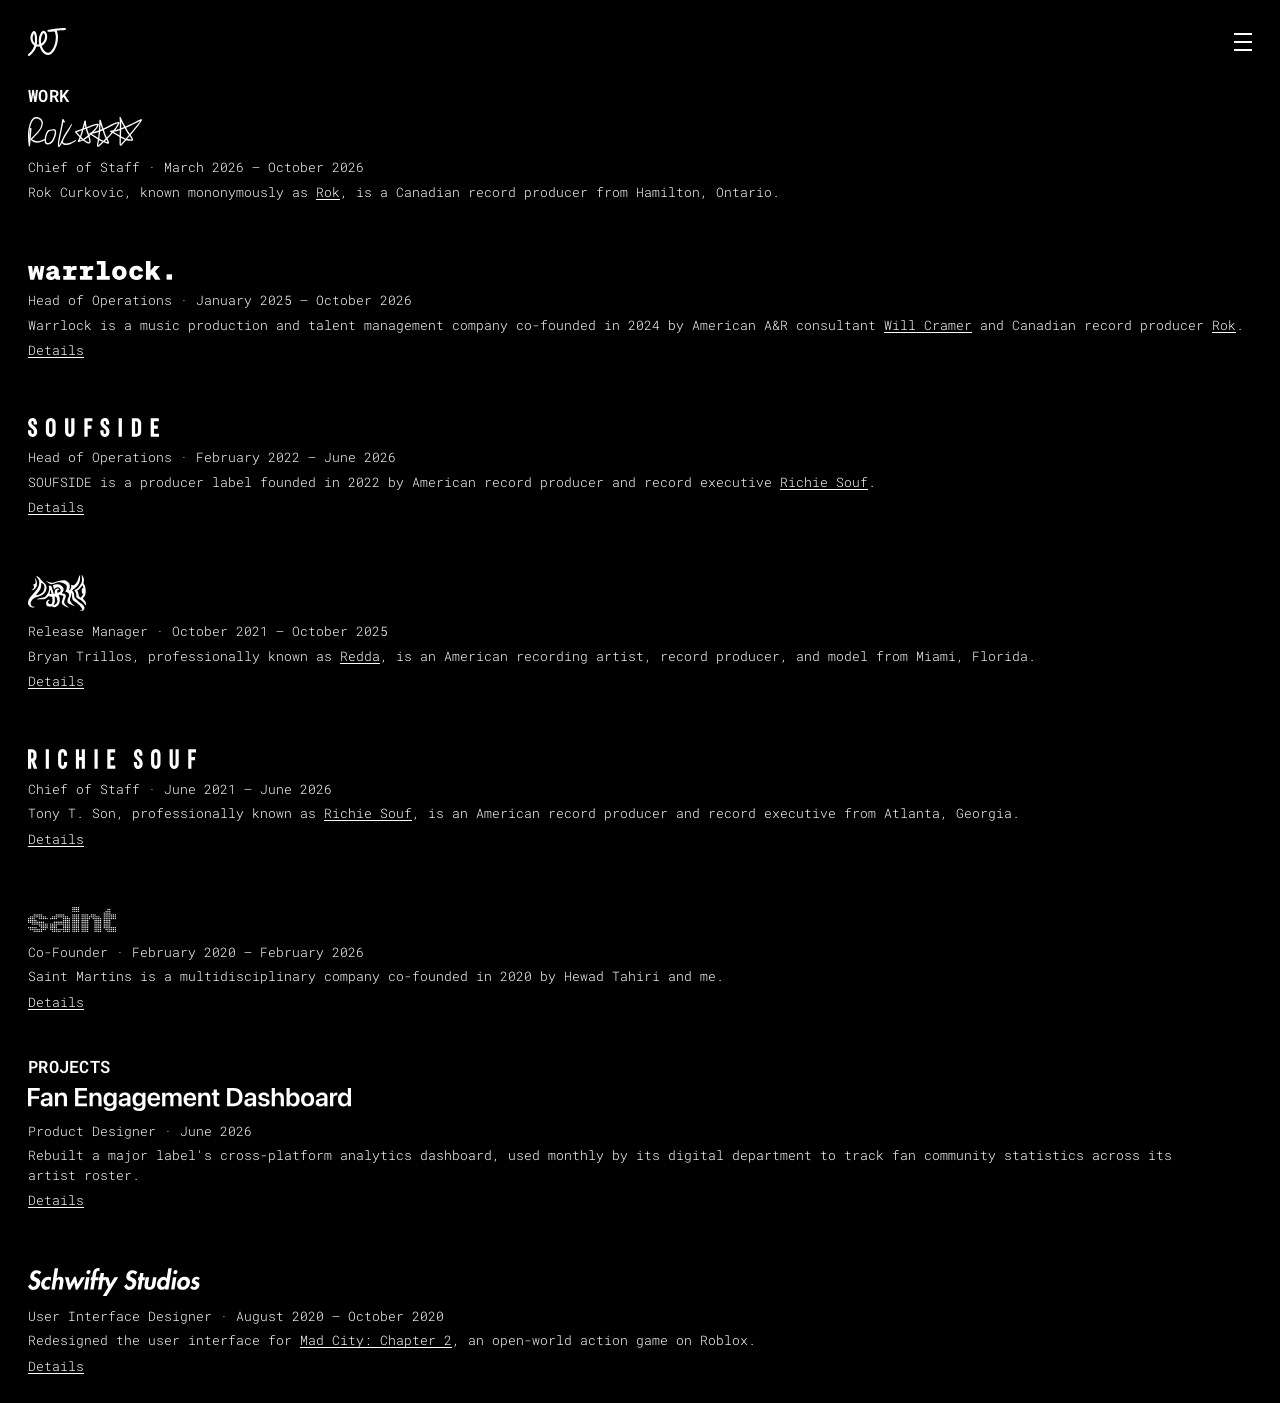
==== commit b36f9cc1: "Update the Fan Engagement Dashboard description" ====
--- a/hamed/index.html
+++ b/hamed/index.html
@@ -212,7 +212,7 @@
             <div class="work-info">
               <h3 class="entry-name"><img class="entry-logo" src="logos/fan-engagement-dashboard.svg?v=2" alt="Fan Engagement Dashboard" style="--logo-h:39px"></h3>
               <p class="work-role">Product Designer · June 2026</p>
-              <p class="work-desc">Rebuilt a major label's cross-platform analytics dashboard used to track fan community statistics across its artist roster.</p>
+              <p class="work-desc">Rebuilt a major label's cross-platform analytics dashboard, used monthly by its digital department to track fan community statistics across its artist roster.</p>
             </div>
             <div class="duties">
               <ul class="duty-col">
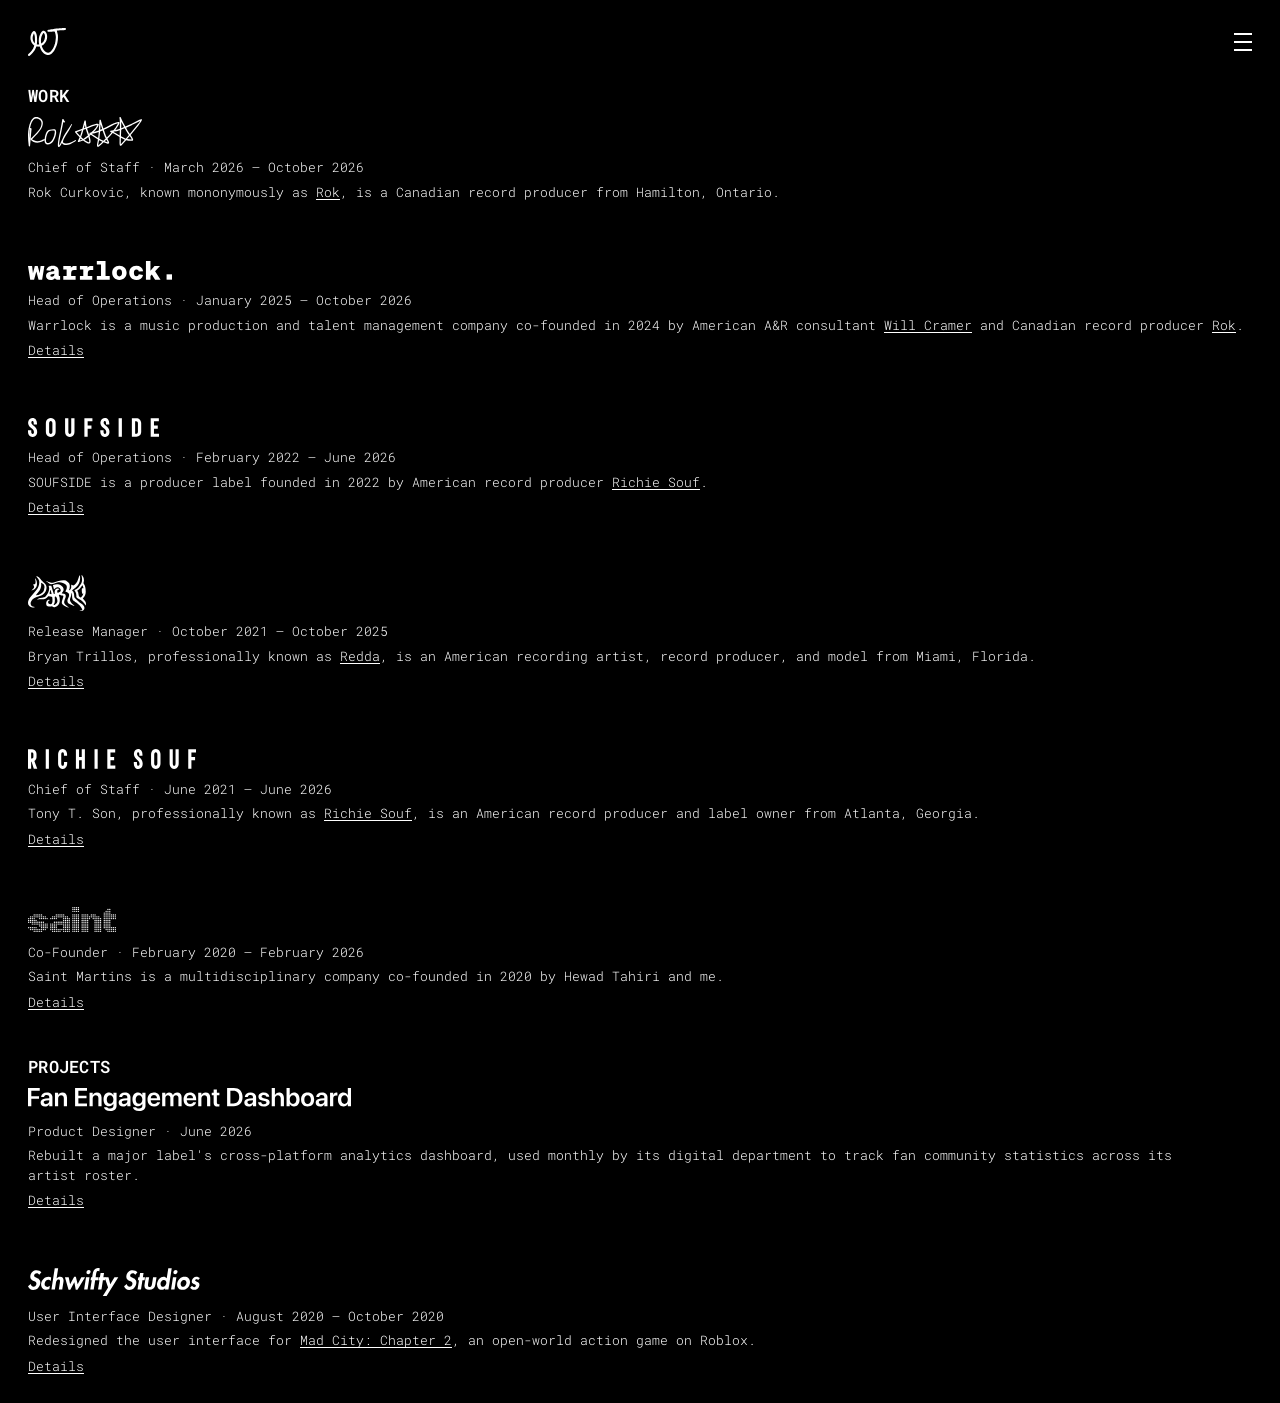
==== commit 4f1ec74c: "Match the SOUFSIDE and Richie Souf descriptions to the final list" ====
--- a/hamed/index.html
+++ b/hamed/index.html
@@ -120,7 +120,7 @@
             <div class="work-info">
               <h3 class="entry-name"><img class="entry-logo" src="logos/soufside.svg" alt="SOUFSIDE"></h3>
               <p class="work-role">Head of Operations · February 2022 – June 2026</p>
-              <p class="work-desc">SOUFSIDE is a producer label founded in 2022 by American record producer and record executive <a href="https://instagram.com/richiesouf" target="_blank" rel="noopener noreferrer">Richie Souf</a>.</p>
+              <p class="work-desc">SOUFSIDE is a producer label founded in 2022 by American record producer <a href="https://instagram.com/richiesouf" target="_blank" rel="noopener noreferrer">Richie Souf</a>.</p>
             </div>
             <div class="duties">
               <ul class="duty-col">
@@ -159,7 +159,7 @@
             <div class="work-info">
               <h3 class="entry-name"><img class="entry-logo" src="logos/richie-souf.svg" alt="Richie Souf"></h3>
               <p class="work-role">Chief of Staff · June 2021 – June 2026</p>
-              <p class="work-desc">Tony T. Son, professionally known as <a href="https://instagram.com/richiesouf" target="_blank" rel="noopener noreferrer">Richie Souf</a>, is an American record producer and record executive from Atlanta, Georgia.</p>
+              <p class="work-desc">Tony T. Son, professionally known as <a href="https://instagram.com/richiesouf" target="_blank" rel="noopener noreferrer">Richie Souf</a>, is an American record producer and label owner from Atlanta, Georgia.</p>
             </div>
             <div class="duties">
               <ul class="duty-col">
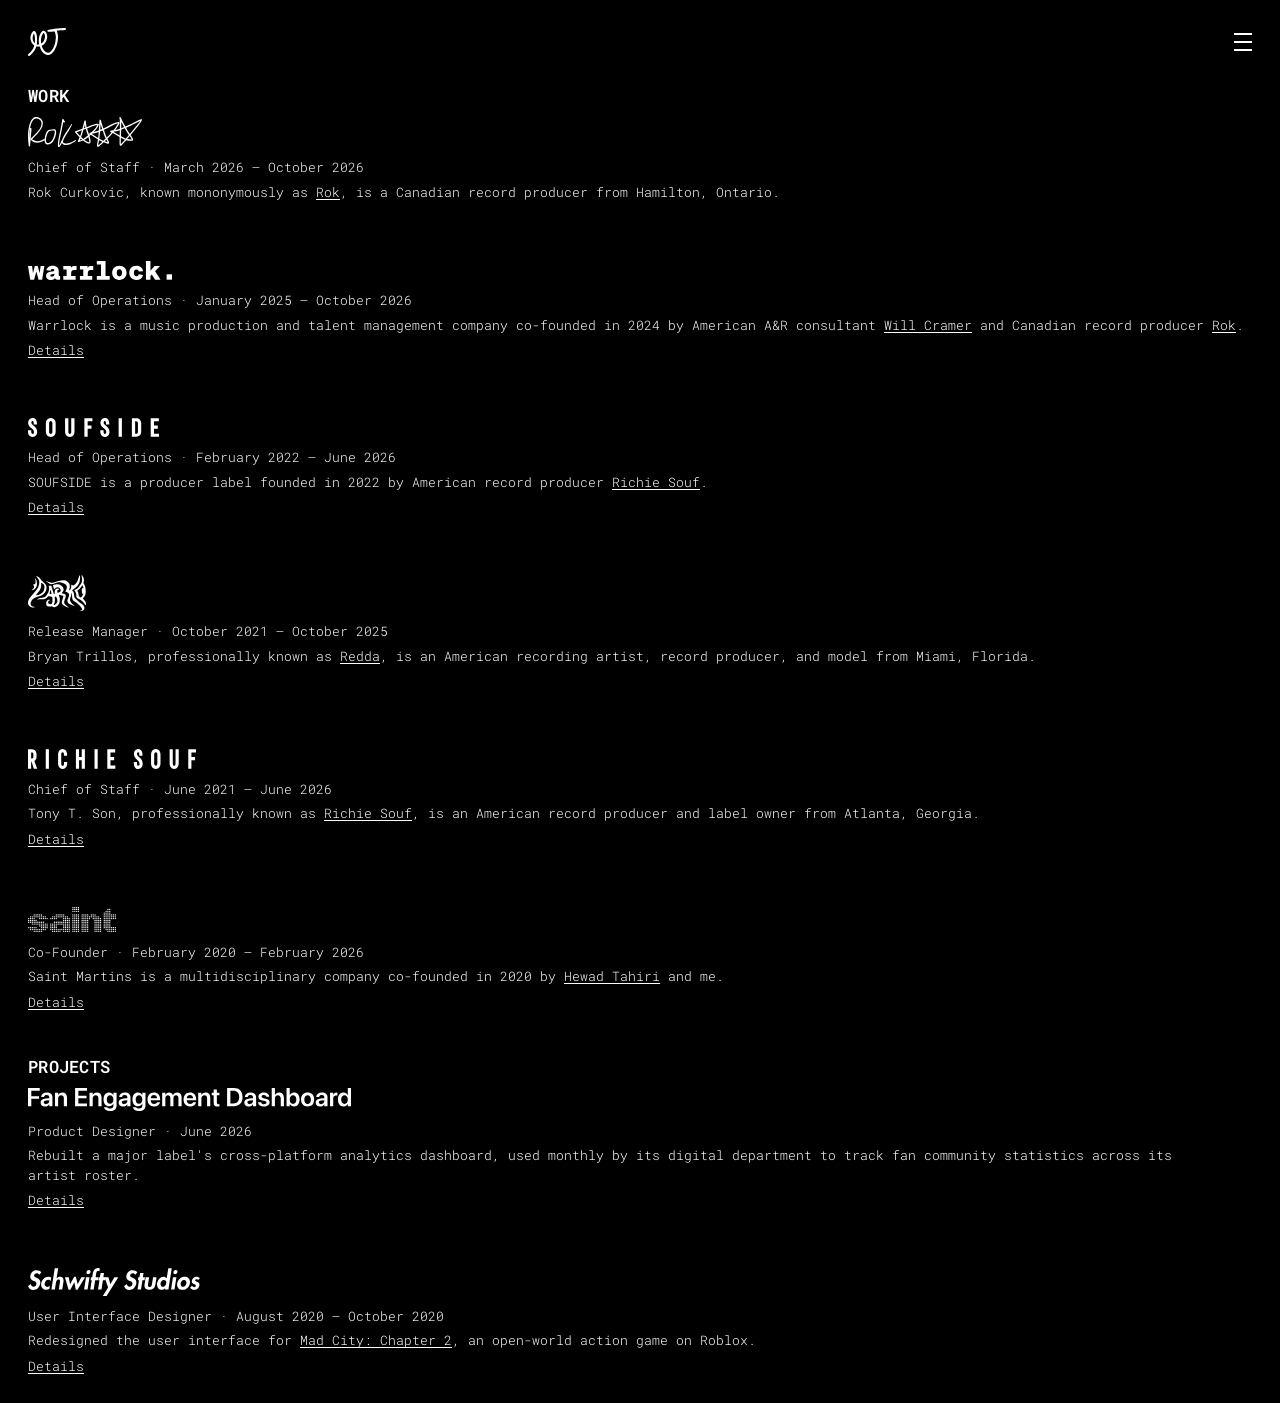
==== commit a89bfe6b: "Link Hewad Tahiri to his LinkedIn" ====
--- a/hamed/index.html
+++ b/hamed/index.html
@@ -184,7 +184,7 @@
             <div class="work-info">
               <h3 class="entry-name"><img class="entry-logo" src="logos/saint-martins.svg" alt="Saint Martins" style="--logo-h:42px"></h3>
               <p class="work-role">Co-Founder · February 2020 – February 2026</p>
-              <p class="work-desc">Saint Martins is a multidisciplinary company co-founded in 2020 by Hewad Tahiri and me.</p>
+              <p class="work-desc">Saint Martins is a multidisciplinary company co-founded in 2020 by <a href="https://linkedin.com/in/hewadtahiri/" target="_blank" rel="noopener noreferrer">Hewad Tahiri</a> and me.</p>
             </div>
             <div class="duties">
               <ul class="duty-col">
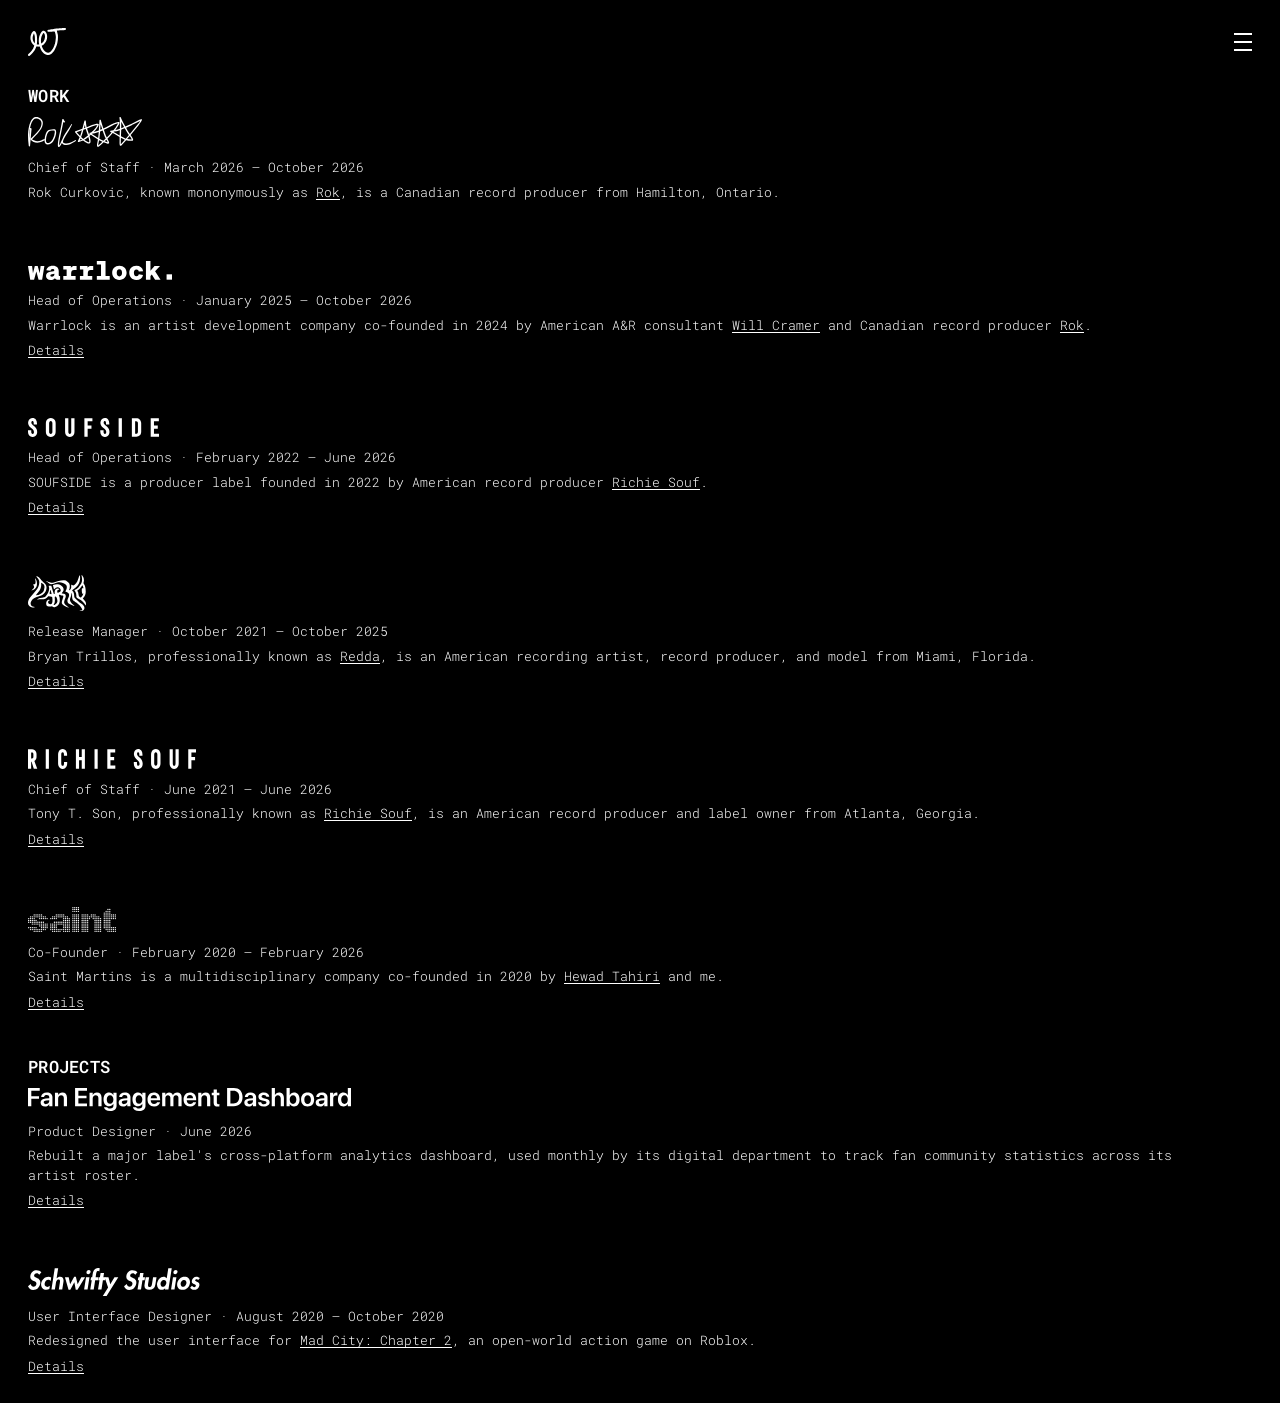
==== commit dc93eae4: "Update the Warrlock description" ====
--- a/hamed/index.html
+++ b/hamed/index.html
@@ -90,7 +90,7 @@
             <div class="work-info">
               <h3 class="entry-name"><img class="entry-logo" src="logos/warrlock.svg" alt="Warrlock"></h3>
               <p class="work-role">Head of Operations · January 2025 – October 2026</p>
-              <p class="work-desc">Warrlock is a music production and talent management company co-founded in 2024 by American A&amp;R consultant <a href="https://linkedin.com/in/will-cramer-4a2472290/" target="_blank" rel="noopener noreferrer">Will Cramer</a> and Canadian record producer <a href="https://instagram.com/rokonthetrack" target="_blank" rel="noopener noreferrer">Rok</a>.</p>
+              <p class="work-desc">Warrlock is an artist development company co-founded in 2024 by American A&amp;R consultant <a href="https://linkedin.com/in/will-cramer-4a2472290/" target="_blank" rel="noopener noreferrer">Will Cramer</a> and Canadian record producer <a href="https://instagram.com/rokonthetrack" target="_blank" rel="noopener noreferrer">Rok</a>.</p>
             </div>
             <div class="duties">
               <ul class="duty-col">
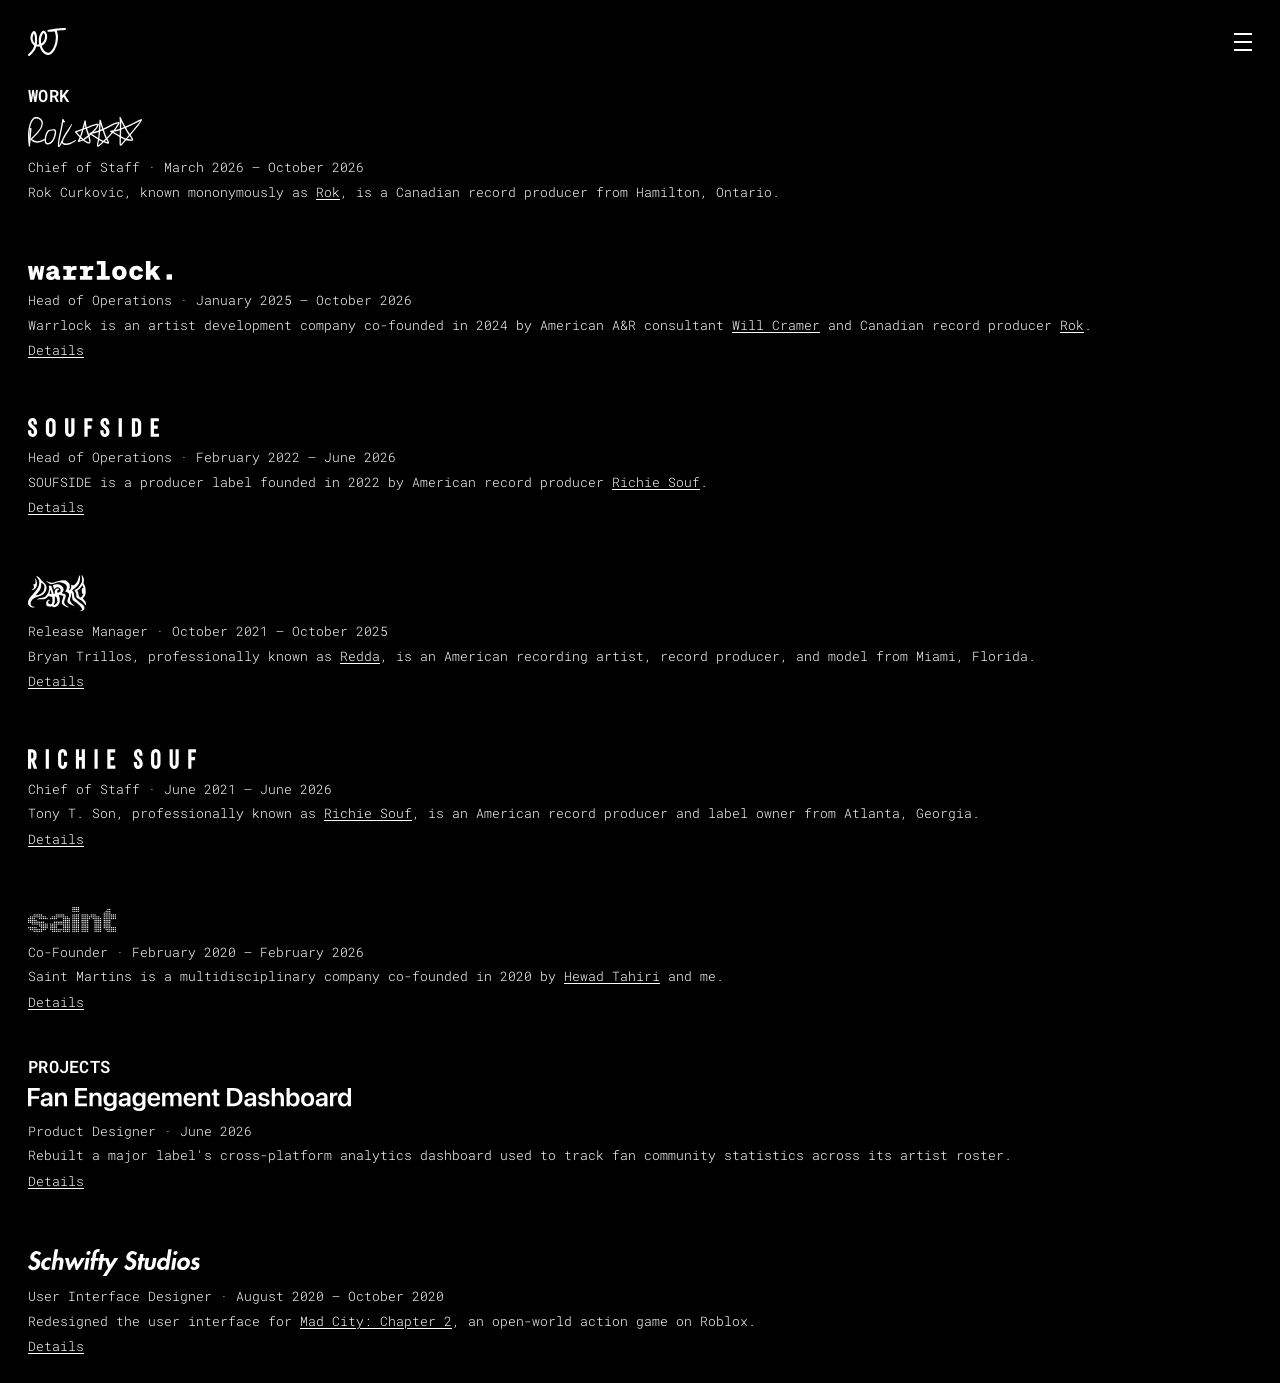
==== commit c04155ce: "Update the Fan Engagement Dashboard description" ====
--- a/hamed/index.html
+++ b/hamed/index.html
@@ -212,7 +212,7 @@
             <div class="work-info">
               <h3 class="entry-name"><img class="entry-logo" src="logos/fan-engagement-dashboard.svg?v=2" alt="Fan Engagement Dashboard" style="--logo-h:39px"></h3>
               <p class="work-role">Product Designer · June 2026</p>
-              <p class="work-desc">Rebuilt a major label's cross-platform analytics dashboard, used monthly by its digital department to track fan community statistics across its artist roster.</p>
+              <p class="work-desc">Rebuilt a major label's cross-platform analytics dashboard used to track fan community statistics across its artist roster.</p>
             </div>
             <div class="duties">
               <ul class="duty-col">
